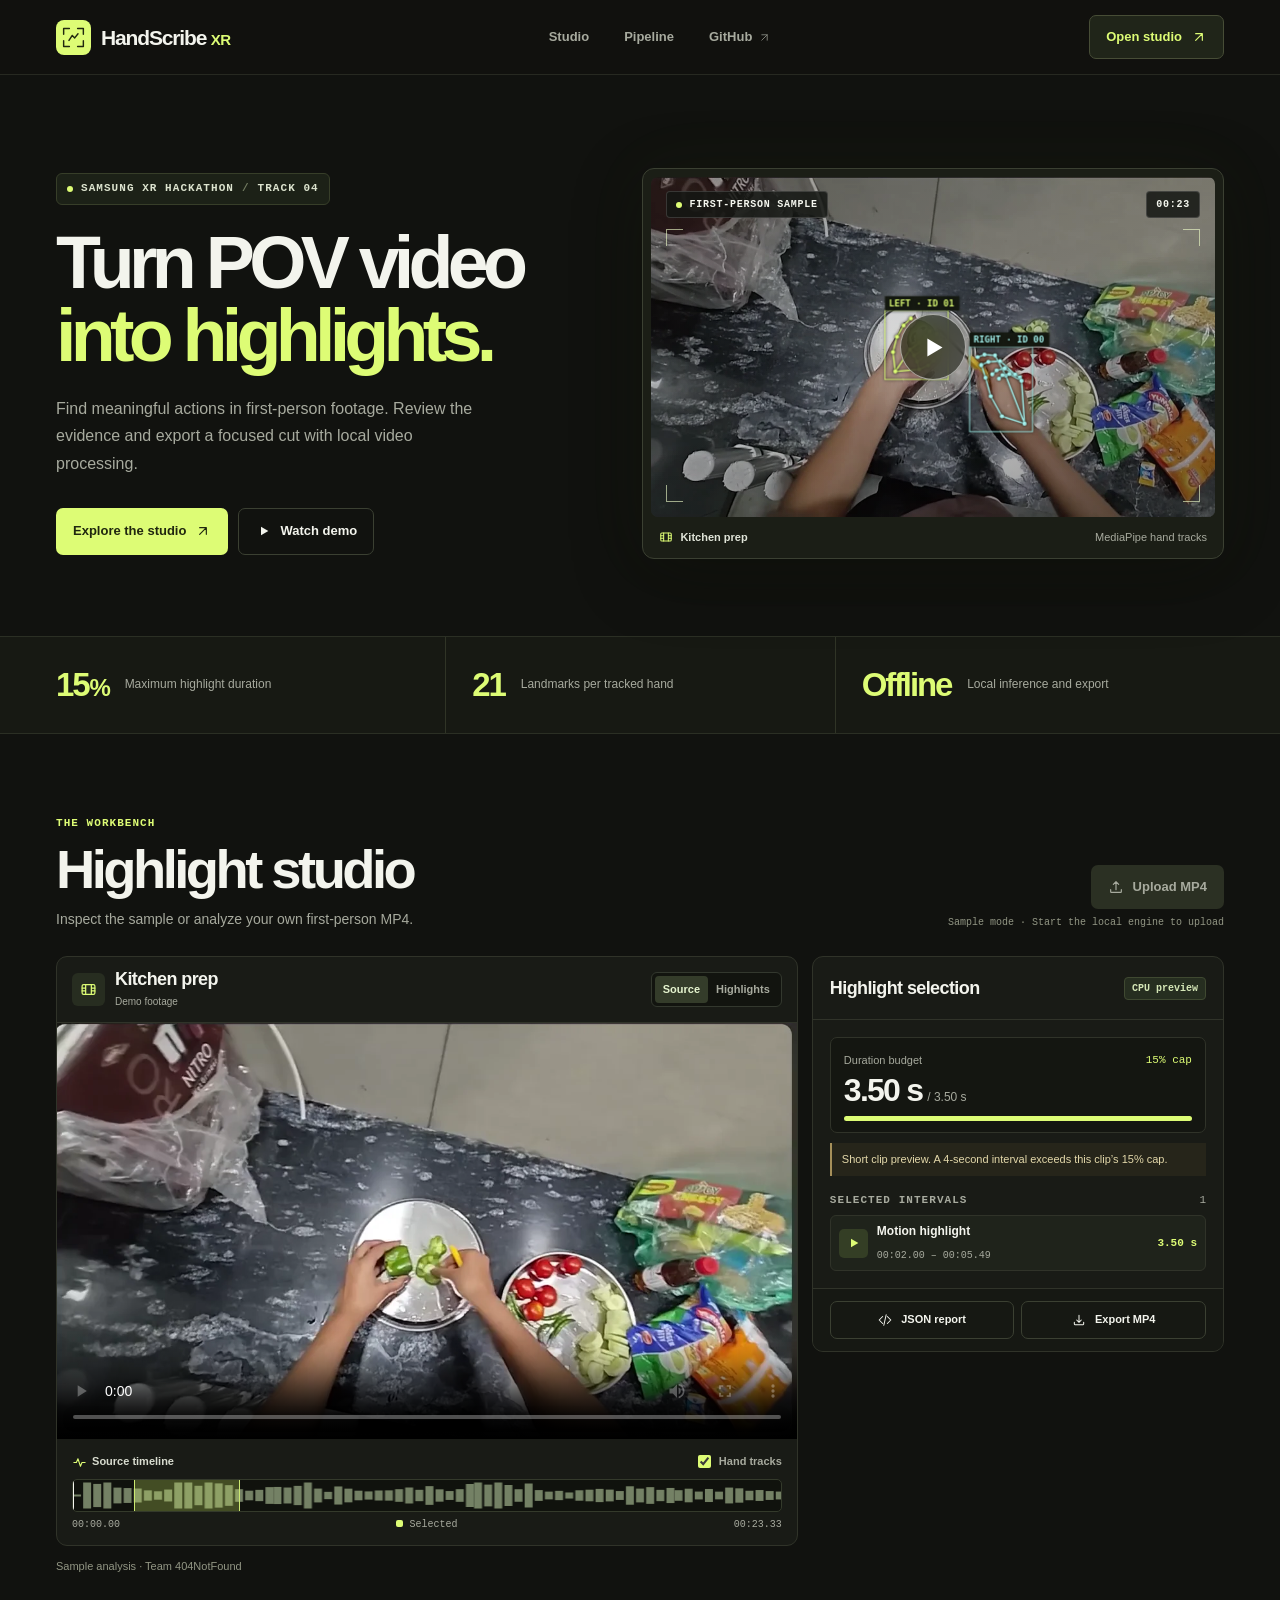
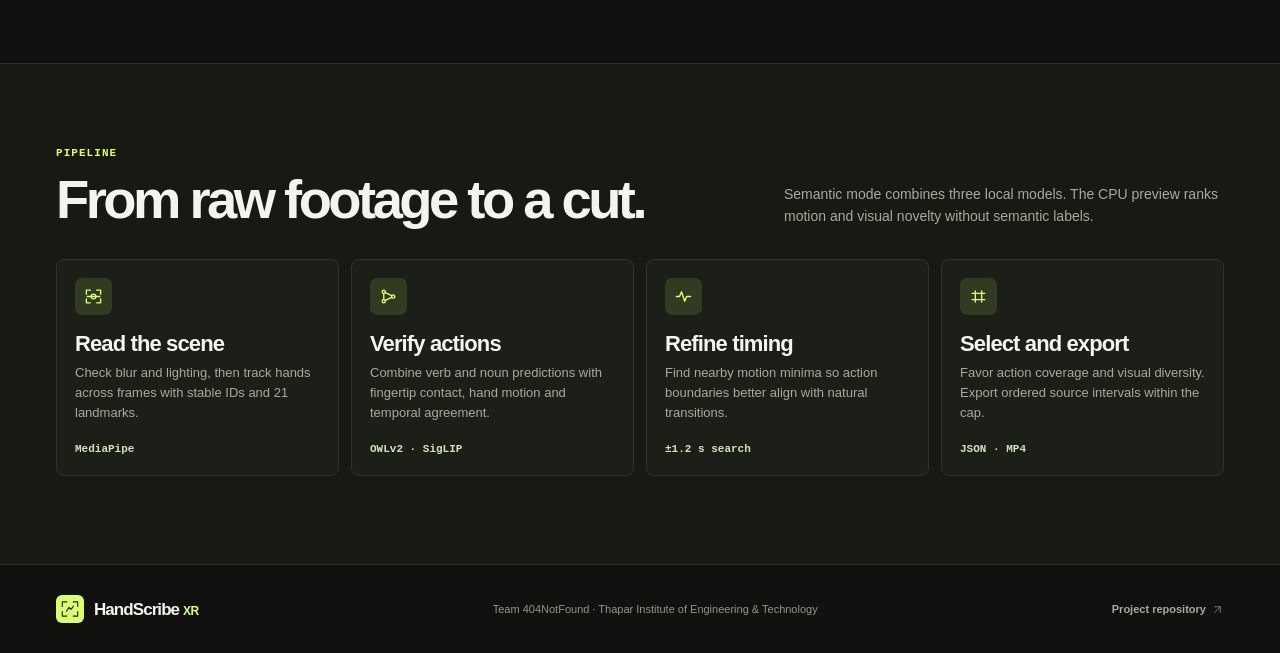
==== web/index.html @ 650726b8 "Build HandScribe XR Studio for Samsung Track 04" ====
<!doctype html>
<html lang="en">
<head>
  <meta charset="utf-8">
  <meta name="viewport" content="width=device-width, initial-scale=1">
  <meta name="theme-color" content="#11120f">
  <meta name="description" content="HandScribe XR is a local studio for finding and reviewing highlights from first-person video. Built by Team 404NotFound for Samsung XR Track 04.">
  <title>HandScribe XR · First-person video highlights</title>
  <link rel="icon" href="assets/mark.svg" type="image/svg+xml">
  <link rel="preload" href="fonts/space-grotesk.woff2" as="font" type="font/woff2" crossorigin>
  <link rel="stylesheet" href="styles.css">
  <script type="module" src="app.js"></script>
</head>
<body>
  <svg class="symbols" xmlns="http://www.w3.org/2000/svg" aria-hidden="true">
    <symbol id="i-mark" viewBox="0 0 28 28"><path d="M2 10V3h7m10 0h7v7m0 8v7h-7m-10 0H2v-7M8.5 17.5l4-6 3 3 4-5" stroke-linecap="round" stroke-linejoin="round"/></symbol>
    <symbol id="i-arrow" viewBox="0 0 24 24"><path d="M7 17 17 7M7 7h10v10"/></symbol>
    <symbol id="i-play" viewBox="0 0 24 24"><path d="M9 5.5 20 12 9 18.5z" fill="currentColor" stroke="none"/></symbol>
    <symbol id="i-upload" viewBox="0 0 24 24"><path d="M12 16V4m-4 4 4-4 4 4M4 16v3a1 1 0 0 0 1 1h14a1 1 0 0 0 1-1v-3"/></symbol>
    <symbol id="i-download" viewBox="0 0 24 24"><path d="M12 4v12m-4-4 4 4 4-4M4 16v3a1 1 0 0 0 1 1h14a1 1 0 0 0 1-1v-3"/></symbol>
    <symbol id="i-film" viewBox="0 0 24 24"><rect x="3" y="5" width="18" height="14" rx="2"/><path d="M8 5v14M16 5v14M3 10h5m8 0h5M3 14h5m8 0h5"/></symbol>
    <symbol id="i-code" viewBox="0 0 24 24"><path d="m8 6-6 6 6 6m8-12 6 6-6 6m-2-15-4 18"/></symbol>
    <symbol id="i-scan" viewBox="0 0 24 24"><path d="M3 9V4h5m8 0h5v5m0 6v5h-5m-8 0H3v-5m1-3h16"/><circle cx="12" cy="12" r="3"/></symbol>
    <symbol id="i-fusion" viewBox="0 0 24 24"><circle cx="6" cy="6" r="2"/><circle cx="6" cy="18" r="2"/><circle cx="18" cy="12" r="2"/><path d="m8 7 8 4m-8 6 8-4M6 8v8"/></symbol>
    <symbol id="i-signal" viewBox="0 0 24 24"><path d="M3 12h4l2.5-6 4 12 2.5-6H21"/></symbol>
    <symbol id="i-cut" viewBox="0 0 24 24"><path d="M4 8h16M4 16h16m-12 3V5m8 14V5"/></symbol>
    <symbol id="i-chevron" viewBox="0 0 24 24"><path d="m9 6 6 6-6 6"/></symbol>
  </svg>
  <a class="skip-link" href="#main">Skip to content</a>
  <header class="site-header">
    <div class="shell header-inner">
      <a class="brand" href="#" aria-label="HandScribe XR homepage">
        <span class="brand-icon"><svg class="icon"><use href="#i-mark"/></svg></span>
        <span>HandScribe <span class="brand-xr">XR</span></span>
      </a>
      <nav aria-label="Main navigation">
        <a href="#studio">Studio</a>
        <a href="#pipeline">Pipeline</a>
        <a href="https://github.com/khushichhabra7921/Samsung">GitHub <svg class="icon"><use href="#i-arrow"/></svg></a>
      </nav>
      <a class="button header-button" href="#studio">Open studio <svg class="icon"><use href="#i-arrow"/></svg></a>
    </div>
  </header>

  <main id="main">
    <section class="shell hero" aria-labelledby="hero-heading">
      <div class="hero-content">
        <div class="eyebrow hero-eyebrow"><span class="status-dot"></span> Samsung XR Hackathon <span class="separator">/</span> Track 04</div>
        <h1 id="hero-heading">Turn POV video<br><span>into highlights.</span></h1>
        <p>Find meaningful actions in first-person footage. Review the evidence and export a focused cut with local video processing.</p>
        <div class="hero-actions">
          <a class="button button-primary" href="#studio">Explore the studio <svg class="icon"><use href="#i-arrow"/></svg></a>
          <a class="button button-outline" href="#studio" data-sample-play><svg class="icon"><use href="#i-play"/></svg> Watch demo</a>
        </div>
      </div>

      <figure class="hero-preview">
        <a class="hero-media" href="#studio" data-sample-play aria-label="Play the first-person kitchen demo">
          <img id="hero-poster" src="assets/kitchen-poster.webp" width="1152" height="646" alt="First-person view of hands preparing a green pepper over a steel plate" fetchpriority="high">
          <canvas id="hero-tracks" data-time="5000" aria-hidden="true" hidden></canvas>
          <span class="hero-media-toolbar"><span class="media-pill"><span class="status-dot"></span> FIRST-PERSON SAMPLE</span><span class="media-pill" id="hero-duration">00:23</span></span>
          <span class="frame-guide guide-tl"></span><span class="frame-guide guide-tr"></span>
          <span class="frame-guide guide-bl"></span><span class="frame-guide guide-br"></span>
          <span class="hero-play" aria-hidden="true"><svg class="icon"><use href="#i-play"/></svg></span>
        </a>
        <figcaption class="hero-caption">
          <span><svg class="icon"><use href="#i-film"/></svg> Kitchen prep</span>
          <span>MediaPipe hand tracks</span>
        </figcaption>
      </figure>
    </section>

    <section class="spec-band" aria-label="Project capabilities">
      <dl class="shell specs">
        <div><dt>15<span>%</span></dt><dd>Maximum highlight duration</dd></div>
        <div><dt>21</dt><dd>Landmarks per tracked hand</dd></div>
        <div><dt>Offline</dt><dd>Local inference and export</dd></div>
      </dl>
    </section>

    <section class="shell studio section" id="studio" aria-labelledby="studio-heading">
      <div class="section-intro">
        <div>
          <p class="eyebrow section-label">The workbench</p>
          <h2 id="studio-heading">Highlight studio</h2>
          <p>Inspect the sample or analyze your own first-person MP4.</p>
        </div>
        <div class="upload-controls">
          <input type="file" id="file-input" accept="video/mp4,.mp4" hidden>
          <button class="button button-primary" type="button" id="upload-button" disabled>
            <svg class="icon"><use href="#i-upload"/></svg> Upload MP4
          </button>
          <span class="connection" id="connection" role="status">Connecting to local engine…</span>
        </div>
      </div>

      <div class="job-progress" id="job-progress" role="status" hidden>
        <div class="progress-meta"><strong id="job-stage"></strong><span id="job-percent"></span></div>
        <progress id="job-meter" max="1" value="0" aria-label="Analysis progress"></progress>
      </div>
      <div id="notice" class="notice" role="status" hidden></div>

      <div class="workbench">
        <section class="panel player-panel" aria-label="Video review">
          <div class="panel-head player-head">
            <div class="source-identity">
              <span class="panel-icon"><svg class="icon"><use href="#i-film"/></svg></span>
              <div><h3 id="source-name">Kitchen prep</h3><span id="source-type">Demo footage</span></div>
            </div>
            <div class="view-switch" role="group" aria-label="Playback mode">
              <button type="button" id="source-view" aria-pressed="true">Source</button>
              <button type="button" id="highlight-view" aria-pressed="false" disabled>Highlights</button>
            </div>
          </div>
          <div class="player">
            <video id="video" controls playsinline preload="metadata" poster="assets/kitchen-start.webp" src="assets/kitchen-demo.mp4" aria-label="First-person source video"></video>
            <canvas id="hand-overlay" aria-hidden="true" hidden></canvas>
          </div>
          <div class="timeline-panel">
            <div class="timeline-labels">
              <span><svg class="icon"><use href="#i-signal"/></svg> Source timeline</span>
              <label id="hand-control" class="hand-control" hidden><input type="checkbox" id="hands-toggle"> Hand tracks</label>
            </div>
            <div class="timeline" id="timeline">
              <canvas id="motion" aria-hidden="true"></canvas>
              <div id="intervals" aria-hidden="true"></div>
              <div id="cursor" class="timeline-cursor" aria-hidden="true"></div>
              <input type="range" min="0" max="23333" value="0" step="1" id="seek" aria-label="Seek in the source video">
            </div>
            <div class="time-scale"><span id="source-time">00:00.00</span><span><span class="legend-sw"></span> Selected</span><span id="source-end">00:23.33</span></div>
          </div>
        </section>

        <aside class="panel selection-panel" aria-labelledby="selection-heading">
          <div class="panel-head selection-head">
            <h3 id="selection-heading">Highlight selection</h3>
            <span class="chip" id="mode-chip">Preview</span>
          </div>
          <div class="selection-body">
            <div class="budget">
              <div class="budget-label">Duration budget <span>15% cap</span></div>
              <div class="budget-value"><strong id="selected-duration">—</strong><span id="max-duration">—</span></div>
              <progress id="budget-meter" value="0" max="1" aria-label="Used highlight budget"></progress>
            </div>
            <p id="short-note" class="short-note" hidden></p>
            <div class="clip-heading">
              <p class="eyebrow">Selected intervals</p><span id="interval-count"></span>
            </div>
            <ul id="highlight-list" class="highlight-list"><li class="empty-list">Loading sample analysis…</li></ul>
            <details id="action-panel" class="action-panel" hidden>
              <summary>Action evidence <span id="action-count"></span></summary>
              <p class="video-label" id="video-label" hidden></p>
              <ul id="action-list" class="action-list"></ul>
            </details>
          </div>
          <div class="panel-exports">
            <a class="button button-outline" id="json-download" download aria-disabled="true"><svg class="icon"><use href="#i-code"/></svg> JSON report</a>
            <a class="button button-outline" id="video-download" download aria-disabled="true"><svg class="icon"><use href="#i-download"/></svg> Export MP4</a>
          </div>
        </aside>
      </div>
      <div class="workbench-footer">
        <span id="result-provenance">Sample analysis</span>
        <button class="text-button" id="remove-video" type="button" hidden>Remove uploaded video</button>
      </div>
    </section>

    <section class="pipeline-band" id="pipeline" aria-labelledby="pipeline-heading">
      <div class="shell section pipeline">
        <div class="section-intro">
          <div>
            <p class="eyebrow section-label">Pipeline</p>
            <h2 id="pipeline-heading">From raw footage to a cut.</h2>
          </div>
          <p>Semantic mode combines three local models. The CPU preview ranks motion and visual novelty without semantic labels.</p>
        </div>
        <div class="pipeline-grid">
          <article class="pipeline-card">
            <span class="pipeline-icon"><svg class="icon"><use href="#i-scan"/></svg></span>
            <h3>Read the scene</h3>
            <p>Check blur and lighting, then track hands across frames with stable IDs and 21 landmarks.</p>
            <span class="tech">MediaPipe</span>
          </article>
          <article class="pipeline-card">
            <span class="pipeline-icon"><svg class="icon"><use href="#i-fusion"/></svg></span>
            <h3>Verify actions</h3>
            <p>Combine verb and noun predictions with fingertip contact, hand motion and temporal agreement.</p>
            <span class="tech">OWLv2 · SigLIP</span>
          </article>
          <article class="pipeline-card">
            <span class="pipeline-icon"><svg class="icon"><use href="#i-signal"/></svg></span>
            <h3>Refine timing</h3>
            <p>Find nearby motion minima so action boundaries better align with natural transitions.</p>
            <span class="tech">±1.2 s search</span>
          </article>
          <article class="pipeline-card">
            <span class="pipeline-icon"><svg class="icon"><use href="#i-cut"/></svg></span>
            <h3>Select and export</h3>
            <p>Favor action coverage and visual diversity. Export ordered source intervals within the cap.</p>
            <span class="tech">JSON · MP4</span>
          </article>
        </div>
      </div>
    </section>
  </main>

  <footer class="site-footer">
    <div class="shell footer-inner">
      <a class="brand" href="#" aria-label="HandScribe XR homepage">
        <span class="brand-icon"><svg class="icon"><use href="#i-mark"/></svg></span>
        <span>HandScribe <span class="brand-xr">XR</span></span>
      </a>
      <p>Team 404NotFound · Thapar Institute of Engineering &amp; Technology</p>
      <a class="footer-link" href="https://github.com/khushichhabra7921/Samsung">Project repository <svg class="icon"><use href="#i-arrow"/></svg></a>
    </div>
  </footer>
</body>
</html>
---- web/styles.css ----
@font-face {
  font-family: "Space Grotesk";
  src: url("fonts/space-grotesk.woff2") format("woff2");
  font-weight: 300 700;
  font-display: swap;
}
@font-face {
  font-family: Inter;
  src: url("fonts/inter.woff2") format("woff2");
  font-weight: 100 900;
  font-display: swap;
}

:root {
  color-scheme: dark;
  --bg: #11120f;
  --surface: #191b16;
  --raised: #20231b;
  --line: #303329;
  --line-light: #3b4032;
  --text: #f3f4ed;
  --muted: #a7aa9e;
  --dim: #929684;
  --accent: #ddfc75;
  --accent-hover: #e9ffa6;
  --accent-text: #20270f;
  --title: "Space Grotesk", Arial, sans-serif;
  --body: Inter, Arial, sans-serif;
  --mono: ui-monospace, "SFMono-Regular", Consolas, monospace;
}

* { box-sizing: border-box; }
[hidden] { display: none !important; }
html { scroll-behavior: smooth; scroll-padding-top: 92px; }
body {
  margin: 0;
  min-width: 320px;
  color: var(--text);
  background: var(--bg);
  font: 400 15px/1.55 var(--body);
  -webkit-font-smoothing: antialiased;
}
button, input { font: inherit; }
button { cursor: pointer; }
button:disabled { cursor: default; }
a { color: inherit; text-decoration: none; }
a, button { -webkit-tap-highlight-color: transparent; }
button:focus-visible, a:focus-visible, input:focus-visible, summary:focus-visible {
  outline: 2px solid var(--accent);
  outline-offset: 4px;
}
h1, h2, h3, p, figure, dl, dd { margin: 0; }
ul { margin: 0; padding: 0; list-style: none; }
progress { appearance: none; border: 0; overflow: hidden; border-radius: 4px; width: 100%; height: 5px; }
progress::-webkit-progress-bar { background: #303526; }
progress::-webkit-progress-value { background: var(--accent); }
progress::-moz-progress-bar { background: var(--accent); }
.symbols { position: absolute; width: 0; height: 0; overflow: hidden; }
.icon {
  display: inline-block;
  width: 19px;
  height: 19px;
  flex: none;
  vertical-align: middle;
  fill: none;
  stroke: currentColor;
  stroke-linecap: round;
  stroke-linejoin: round;
  stroke-width: 1.75;
}
.shell { width: min(1240px, calc(100% - 112px)); margin-inline: auto; }
.skip-link {
  position: fixed;
  z-index: 30;
  left: 18px;
  top: 18px;
  transform: translateY(-160%);
  border-radius: 6px;
  padding: 10px 16px;
  color: var(--accent-text);
  background: var(--accent);
}
.skip-link:focus { transform: translateY(0); }

.site-header {
  position: sticky;
  top: 0;
  z-index: 10;
  border-bottom: 1px solid #272921;
  background: #11120ff0;
  backdrop-filter: blur(16px);
}
.header-inner { display: flex; align-items: center; justify-content: space-between; gap: 28px; min-height: 74px; }
.brand { display: inline-flex; align-items: center; gap: 10px; font: 700 21px/1 var(--title); letter-spacing: -.055em; }
.brand-icon {
  width: 35px;
  height: 35px;
  border-radius: 8px;
  display: grid;
  place-items: center;
  color: var(--accent-text);
  background: var(--accent);
}
.brand-icon .icon { width: 23px; height: 23px; }
.brand-xr { color: var(--accent); font-size: 15px; letter-spacing: -.04em; }
nav { display: flex; align-items: center; gap: 35px; }
nav a, .footer-link { color: var(--muted); font-size: 13px; font-weight: 550; transition: color .16s; white-space: nowrap; }
nav a:hover, .footer-link:hover { color: var(--accent); }
nav .icon, .footer-link .icon { width: 13px; height: 13px; margin-left: 2px; opacity: .75; }
.button {
  min-height: 44px;
  border: 1px solid transparent;
  border-radius: 7px;
  display: inline-flex;
  align-items: center;
  justify-content: center;
  gap: 9px;
  padding: 10px 16px;
  font-size: 13px;
  font-weight: 650;
  line-height: 1.25;
  white-space: nowrap;
  transition: border-color .18s, background .18s, color .18s;
}
.button .icon { width: 16px; height: 16px; }
.header-button { border-color: #474d36; color: var(--accent); background: #202519; }
.header-button:hover { border-color: var(--accent); background: #2a311d; }
.button-primary { color: var(--accent-text); background: var(--accent); }
.button-primary:hover:not(:disabled) { background: var(--accent-hover); }
.button-primary:disabled { color: var(--muted); background: #2b3023; }
.button-outline { border-color: var(--line-light); color: var(--text); background: transparent; }
.button-outline:hover:not([aria-disabled="true"]) { border-color: #70785d; background: #24281f; }
.button[aria-disabled="true"] { opacity: .5; cursor: default; }

.hero {
  display: grid;
  grid-template-columns: minmax(0, .95fr) minmax(0, 1.05fr);
  gap: clamp(28px, 4.7vw, 80px);
  align-items: center;
  padding-block: clamp(64px, 7.3vw, 113px) clamp(61px, 6vw, 93px);
}
.eyebrow {
  font: 600 11px/1.45 var(--mono);
  text-transform: uppercase;
  letter-spacing: .095em;
}
.hero-eyebrow {
  display: inline-flex;
  align-items: center;
  gap: 8px;
  padding: 7px 10px;
  border: 1px solid #373e29;
  border-radius: 6px;
  color: #dde4cf;
  background: #1c2117;
}
.separator { color: #737c61; }
.status-dot { width: 6px; height: 6px; border-radius: 50%; background: var(--accent); flex: none; }
.hero h1 {
  margin-block: 22px 22px;
  font: 700 clamp(47px, 5.75vw, 84px)/.99 var(--title);
  letter-spacing: -.078em;
}
.hero h1 span { color: var(--accent); }
.hero p { max-width: 420px; font-size: 16px; line-height: 1.73; color: var(--muted); }
.hero-actions { display: flex; flex-wrap: wrap; gap: 10px; margin-top: 30px; }
.hero-actions .button { min-height: 47px; padding-inline: 16px; }
.hero-preview {
  position: relative;
  border: 1px solid var(--line-light);
  background: #1b1e16;
  border-radius: 12px;
  min-width: 0;
  padding: 8px 8px 0;
  box-shadow: 0 16px 70px #0005, 0 0 72px #b5e65b0b;
}
.hero-media {
  display: grid;
  position: relative;
  isolation: isolate;
  place-items: center;
  overflow: hidden;
  aspect-ratio: 1.66;
  border-radius: 7px;
  background: #23251e;
}
.hero-media img {
  position: absolute;
  inset: 0;
  width: 100%;
  height: 100%;
  object-fit: cover;
  object-position: center;
  filter: brightness(.85) saturate(.88);
  transition: filter .25s;
}
.hero-media::after {
  content: "";
  position: absolute;
  inset: 0;
  background: linear-gradient(160deg, #11170f25 0%, transparent 50%, #080a0866);
}
.hero-media:hover img { filter: brightness(.99) saturate(1); }
#hero-tracks { position: absolute; inset: 0; width: 100%; height: 100%; z-index: 1; pointer-events: none; }
.hero-media-toolbar {
  position: absolute;
  z-index: 2;
  inset: 14px 15px auto;
  display: flex;
  justify-content: space-between;
  align-items: center;
  gap: 10px;
}
.media-pill {
  display: inline-flex;
  align-items: center;
  gap: 7px;
  padding: 6px 9px;
  border-radius: 4px;
  border: 1px solid #ffffff25;
  color: #f5f7ef;
  background: #151713d9;
  font: 650 10px/1.3 var(--mono);
  letter-spacing: .075em;
}
.hero-play {
  z-index: 2;
  position: relative;
  display: grid;
  place-items: center;
  width: 66px;
  height: 66px;
  border: 1px solid #ffffff85;
  border-radius: 50%;
  color: #fff;
  background: #10130c89;
  backdrop-filter: blur(12px);
  transition: color .18s, background .18s, border .18s;
}
.hero-media:hover .hero-play { background: var(--accent); color: var(--accent-text); border-color: var(--accent); }
.hero-play .icon { width: 33px; height: 33px; margin-right: 4px; }
.frame-guide { position: absolute; z-index: 2; width: 17px; height: 17px; border-color: #f0ffca9c; border-style: solid; }
.guide-tl { left: 15px; top: 52px; border-width: 1px 0 0 1px; }
.guide-tr { right: 15px; top: 52px; border-width: 1px 1px 0 0; }
.guide-bl { left: 15px; bottom: 15px; border-width: 0 0 1px 1px; }
.guide-br { right: 15px; bottom: 15px; border-width: 0 1px 1px 0; }
.hero-caption {
  display: flex;
  align-items: center;
  justify-content: space-between;
  min-height: 41px;
  gap: 10px;
  padding-inline: 8px;
  color: var(--muted);
  font-size: 11px;
}
.hero-caption span:first-child { display: flex; align-items: center; gap: 7px; color: #e0e4d8; font-weight: 600; }
.hero-caption .icon { width: 14px; height: 14px; color: var(--accent); }

.spec-band { background: #171913; border-block: 1px solid #2b2f24; }
.specs { display: grid; grid-template-columns: repeat(3, 1fr); }
.specs > div { display: flex; align-items: center; gap: 16px; min-height: 96px; padding: 16px 26px; }
.specs > div:first-child { padding-left: 0; }
.specs > div + div { border-left: 1px solid #303426; }
.specs dt { color: var(--accent); font: 600 33px/1 var(--title); letter-spacing: -.065em; }
.specs dt span { font-size: 24px; margin-left: 1px; }
.specs dd { color: var(--muted); font-size: 12px; line-height: 1.4; }

.section { padding-block: 82px 88px; }
.section-intro { display: flex; align-items: end; justify-content: space-between; gap: 20px 38px; margin-bottom: 26px; }
.section-label { margin-bottom: 10px; color: var(--accent); }
.section-intro h2 { font: 650 clamp(36px, 4.25vw, 57px)/1.03 var(--title); letter-spacing: -.065em; }
.section-intro p:not(.eyebrow) { margin-top: 11px; color: var(--muted); max-width: 440px; font-size: 14px; }
.upload-controls { display: grid; justify-items: end; gap: 7px; }
.connection { font: 500 10px/1.4 var(--mono); color: var(--dim); }
.connection.ready { color: #bfcdac; }
.workbench { display: grid; grid-template-columns: minmax(0, 1.8fr) minmax(286px, 1fr); gap: 14px; align-items: start; }
.panel { min-width: 0; background: var(--surface); border: 1px solid var(--line); border-radius: 11px; overflow: hidden; }
.panel-head { display: flex; justify-content: space-between; align-items: center; gap: 10px; min-height: 63px; padding: 12px 15px; border-bottom: 1px solid var(--line); }
.panel-head h3 { font: 650 18px/1.2 var(--title); letter-spacing: -.033em; }
.source-identity { display: flex; align-items: center; gap: 10px; min-width: 0; }
.source-identity div { overflow: hidden; }
.source-identity h3 { overflow: hidden; text-overflow: ellipsis; white-space: nowrap; }
.source-identity div > span { display: block; margin-top: 3px; color: var(--muted); font-size: 10px; }
.panel-icon { display: grid; place-items: center; width: 33px; height: 33px; border-radius: 6px; flex: none; background: #272d20; color: var(--accent); }
.panel-icon .icon { width: 17px; height: 17px; }
.view-switch { display: inline-flex; padding: 3px; border-radius: 6px; border: 1px solid #33382e; background: #12140f; flex: none; }
.view-switch button { border: 0; background: transparent; color: var(--muted); padding: 5px 8px; border-radius: 4px; font-size: 11px; font-weight: 600; }
.view-switch button[aria-pressed="true"] { background: #343c2a; color: #e5f4cf; }
.view-switch button:disabled { opacity: .5; }
.player { background: #090a08; position: relative; aspect-ratio: 16 / 9; }
.player video { width: 100%; height: 100%; display: block; object-fit: contain; }
.player canvas { position: absolute; inset: 0; width: 100%; height: 100%; pointer-events: none; }

.timeline-panel { padding: 13px 15px; }
.timeline-labels, .time-scale { display: flex; justify-content: space-between; align-items: center; gap: 8px; }
.timeline-labels { margin-bottom: 7px; min-height: 20px; color: #d8dccf; font-size: 11px; font-weight: 600; }
.timeline-labels .icon { width: 15px; height: 15px; margin-right: 2px; color: var(--accent); }
.hand-control { display: flex; align-items: center; gap: 5px; color: var(--muted); }
.hand-control input { accent-color: var(--accent); }
.timeline { position: relative; overflow: hidden; height: 33px; border-radius: 5px; background: #10120d; border: 1px solid #343a2b; }
.timeline:focus-within { outline: 2px solid var(--accent); outline-offset: 2px; }
.timeline canvas, #intervals, #seek { position: absolute; inset: 0; width: 100%; height: 100%; }
.timeline-range { position: absolute; top: 0; bottom: 0; background: #d9fc6940; border-inline: 1px solid #cbe971; }
#seek { z-index: 3; opacity: 0; margin: 0; cursor: ew-resize; }
.timeline-cursor { position: absolute; top: 0; bottom: 0; z-index: 2; width: 2px; background: #f5f6f0; pointer-events: none; }
.time-scale { padding-top: 6px; color: var(--muted); font: 500 10px/1.4 var(--mono); }
.legend-sw { display: inline-block; width: 7px; height: 7px; border-radius: 2px; background: var(--accent); }

.selection-head { padding-inline: 17px; }
.chip {
  padding: 5px 7px;
  border: 1px solid #3f4931;
  border-radius: 4px;
  font: 600 10px/1.1 var(--mono);
  color: #d5e7b7;
  background: #262e20;
  white-space: nowrap;
}
.selection-body { padding: 17px; }
.budget { padding: 14px 13px 11px; border: 1px solid var(--line); border-radius: 7px; background: #141611; }
.budget-label { display: flex; justify-content: space-between; align-items: center; gap: 5px; font-size: 11px; color: var(--muted); }
.budget-label span { font-family: var(--mono); color: var(--accent); }
.budget-value { display: flex; align-items: baseline; gap: 5px; margin: 1px 0 4px; color: var(--muted); font-size: 12px; }
.budget-value strong { color: var(--text); font: 650 32px/1.3 var(--title); letter-spacing: -.055em; }
.budget progress { display: block; }
.short-note { margin-top: 10px; padding: 8px 10px; color: #e3d8aa; border-left: 2px solid #a6905a; background: #9f8b4018; font-size: 11px; line-height: 1.5; }
.clip-heading { display: flex; justify-content: space-between; gap: 10px; margin: 17px 0 7px; color: var(--muted); font: 500 11px/1.45 var(--mono); }
.highlight-list { display: grid; gap: 6px; max-height: 232px; overflow: auto; }
.empty-list { padding-block: 8px; color: var(--muted); font-size: 12px; }
.highlight-item {
  width: 100%;
  display: flex;
  align-items: center;
  text-align: left;
  gap: 9px;
  min-height: 49px;
  border: 1px solid var(--line);
  border-radius: 6px;
  background: #1f231b;
  padding: 6px 8px;
  color: var(--text);
}
.highlight-item:hover, .highlight-item[aria-current="true"] { border-color: #5c6a3b; background: #282e20; }
.clip-play { color: var(--accent); border-radius: 5px; display: grid; place-items: center; width: 29px; height: 29px; flex: none; background: #343e25; }
.clip-play .icon { width: 16px; height: 16px; }
.clip-text { flex: 1; min-width: 0; }
.clip-text strong { display: block; font-size: 12px; font-weight: 650; overflow: hidden; text-overflow: ellipsis; white-space: nowrap; }
.clip-text small { color: var(--muted); font: 500 10px/1.4 var(--mono); }
.clip-length { font: 600 11px/1.4 var(--mono); color: var(--accent); }
.action-panel { margin-top: 16px; padding-top: 10px; border-top: 1px solid var(--line); font-size: 12px; }
.action-panel summary { cursor: pointer; color: var(--muted); }
.video-label { margin-top: 7px; color: var(--accent); }
.action-list { margin-top: 6px; max-height: 190px; overflow: auto; }
.action-list li { padding: 7px 0; border-top: 1px solid var(--line); color: var(--muted); }
.action-list strong { display: block; color: var(--text); }
.panel-exports { display: flex; gap: 7px; padding: 12px 17px; border-top: 1px solid var(--line); background: #161813; }
.panel-exports .button { flex: 1; min-height: 38px; font-size: 11px; padding-inline: 8px; }
.panel-exports .icon { width: 14px; height: 14px; }
.workbench-footer { display: flex; align-items: center; justify-content: space-between; gap: 10px; margin-top: 12px; color: var(--dim); font-size: 11px; }
.text-button { border: 0; padding: 5px 0; background: transparent; color: var(--muted); text-decoration: underline; text-underline-offset: 3px; }
.text-button:hover { color: var(--accent); }
.notice, .job-progress { padding: 10px 14px; margin-bottom: 10px; border: 1px solid #3d482d; border-radius: 6px; background: #23291c; color: #dce6ce; font-size: 12px; }
.notice[data-error="true"] { background: #2c1f18; border-color: #644831; color: #f0d6bd; }
.progress-meta { display: flex; justify-content: space-between; gap: 12px; margin-bottom: 6px; }

.pipeline-band { background: #171913; border-block: 1px solid #2b2f24; }
.pipeline .section-intro { margin-bottom: 31px; }
.pipeline-grid { display: grid; grid-template-columns: repeat(4, 1fr); gap: 12px; }
.pipeline-card { display: flex; flex-direction: column; align-items: start; padding: 18px; background: #1c1f17; border: 1px solid var(--line); border-radius: 8px; }
.pipeline-icon { display: grid; place-items: center; width: 37px; height: 37px; margin-bottom: 16px; border-radius: 7px; background: #303b22; color: var(--accent); }
.pipeline-card h3 { margin-bottom: 6px; font: 650 22px/1.2 var(--title); letter-spacing: -.04em; }
.pipeline-card p { margin-bottom: 19px; color: var(--muted); font-size: 13px; }
.tech { margin-top: auto; color: #d3e4bc; font: 600 11px/1.35 var(--mono); }

.footer-inner { display: flex; flex-wrap: wrap; justify-content: space-between; align-items: center; gap: 12px 20px; min-height: 88px; padding-block: 17px; }
.footer-inner p { color: var(--dim); font-size: 11px; }
.footer-inner .brand { font-size: 17px; }
.footer-inner .brand-icon { width: 28px; height: 28px; border-radius: 6px; }
.footer-inner .brand-icon .icon { width: 18px; height: 18px; }
.footer-inner .brand-xr { font-size: 12px; }
.footer-link { font-size: 11px; }

@media (max-width: 1050px) {
  .shell { width: calc(100% - 64px); }
  .hero { gap: 26px; }
  .hero h1 { font-size: clamp(43px, 6.3vw, 70px); }
  .specs > div { padding-inline: 20px; gap: 12px; }
  .pipeline-card { padding: 15px; }
}
@media (max-width: 800px) {
  .shell { width: calc(100% - 44px); }
  .hero, .workbench { grid-template-columns: minmax(0, 1fr); }
  .hero { gap: 29px; padding-block: 49px; }
  .hero h1 { font-size: clamp(49px, 10vw, 78px); }
  .hero-preview { max-width: 660px; }
  .hero p { max-width: 460px; }
  nav { gap: 18px; }
  .specs > div { display: grid; align-content: center; gap: 7px; }
  .section { padding-block: 60px 65px; }
  .pipeline-grid { grid-template-columns: repeat(2, 1fr); }
}
@media (max-width: 520px) {
  .shell { width: calc(100% - 32px); }
  .header-inner { min-height: 59px; gap: 6px; }
  .brand { font-size: 19px; gap: 8px; }
  .brand-icon { width: 29px; height: 29px; border-radius: 6px; }
  .brand-icon .icon { width: 19px; height: 19px; }
  .brand-xr { font-size: 13px; }
  .header-inner nav { display: none; }
  .header-button { min-height: 36px; padding: 7px 9px; font-size: 11px; }
  .hero { padding-block: 40px 36px; }
  .hero h1 { font-size: clamp(40px, 11.3vw, 61px); margin-block: 17px 14px; }
  .hero p { font-size: 14px; }
  .hero-actions { margin-top: 21px; }
  .hero-actions .button { min-height: 42px; padding-inline: 12px; font-size: 12px; }
  .hero-preview { padding: 5px 5px 0; }
  .hero-caption { min-height: 34px; }
  .hero-play { width: 52px; height: 52px; }
  .hero-play .icon { width: 26px; height: 26px; }
  .hero-media-toolbar { inset: 10px 11px auto; }
  .media-pill { font-size: 8px; padding: 4px 6px; }
  .guide-tr, .guide-tl { top: 39px; }
  .specs > div { min-height: 83px; padding: 10px; }
  .specs dt { font-size: 25px; }
  .specs dt span { font-size: 17px; }
  .specs dd { font-size: 10px; }
  .section { padding-block: 49px 53px; }
  .section-intro { flex-direction: column; align-items: start; gap: 14px; margin-bottom: 16px; }
  .upload-controls { justify-items: start; }
  .panel-head { padding-inline: 10px; }
  .panel-head h3 { font-size: 16px; }
  .pipeline-card h3 { font-size: 18px; }
  .pipeline-card p { font-size: 12px; }
  .footer-inner p { order: 3; flex-basis: 100%; }
}
@media (prefers-reduced-motion: reduce) {
  *, *::before, *::after { scroll-behavior: auto !important; transition-duration: .001ms !important; }
}
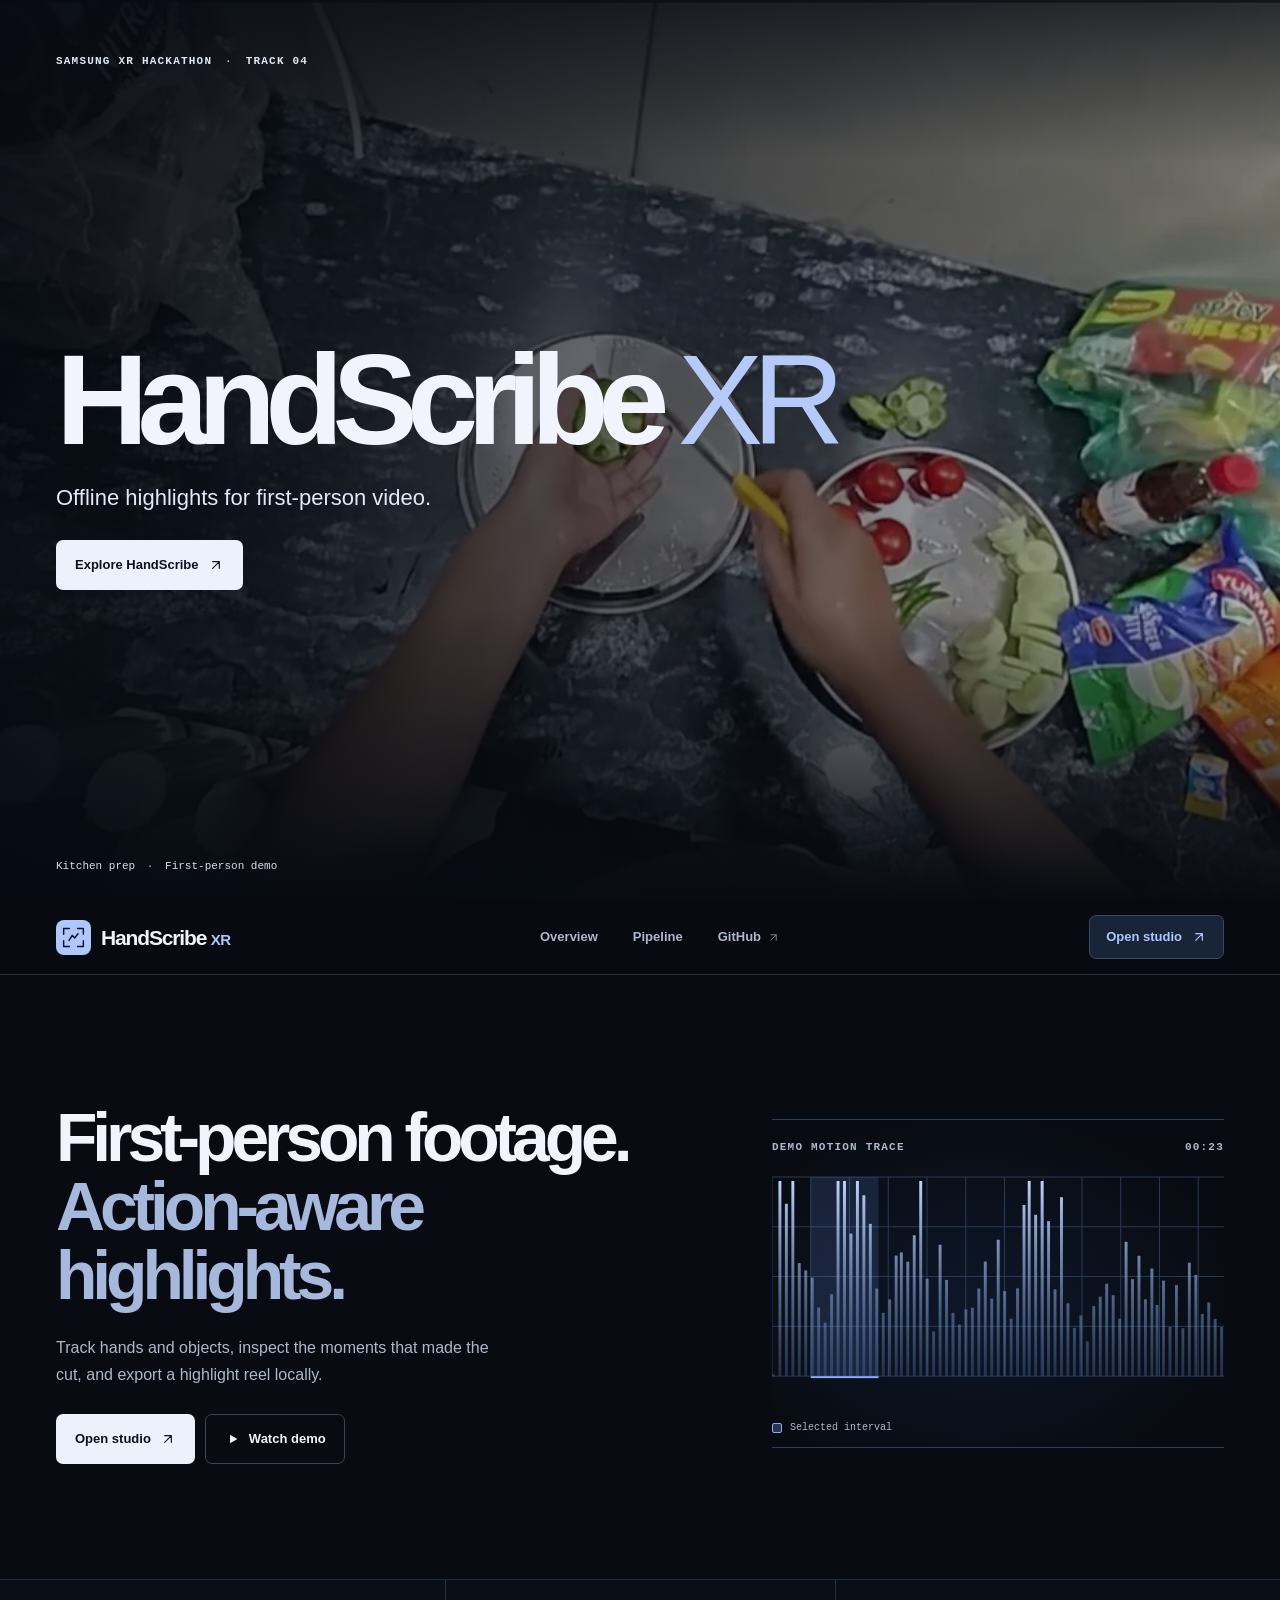
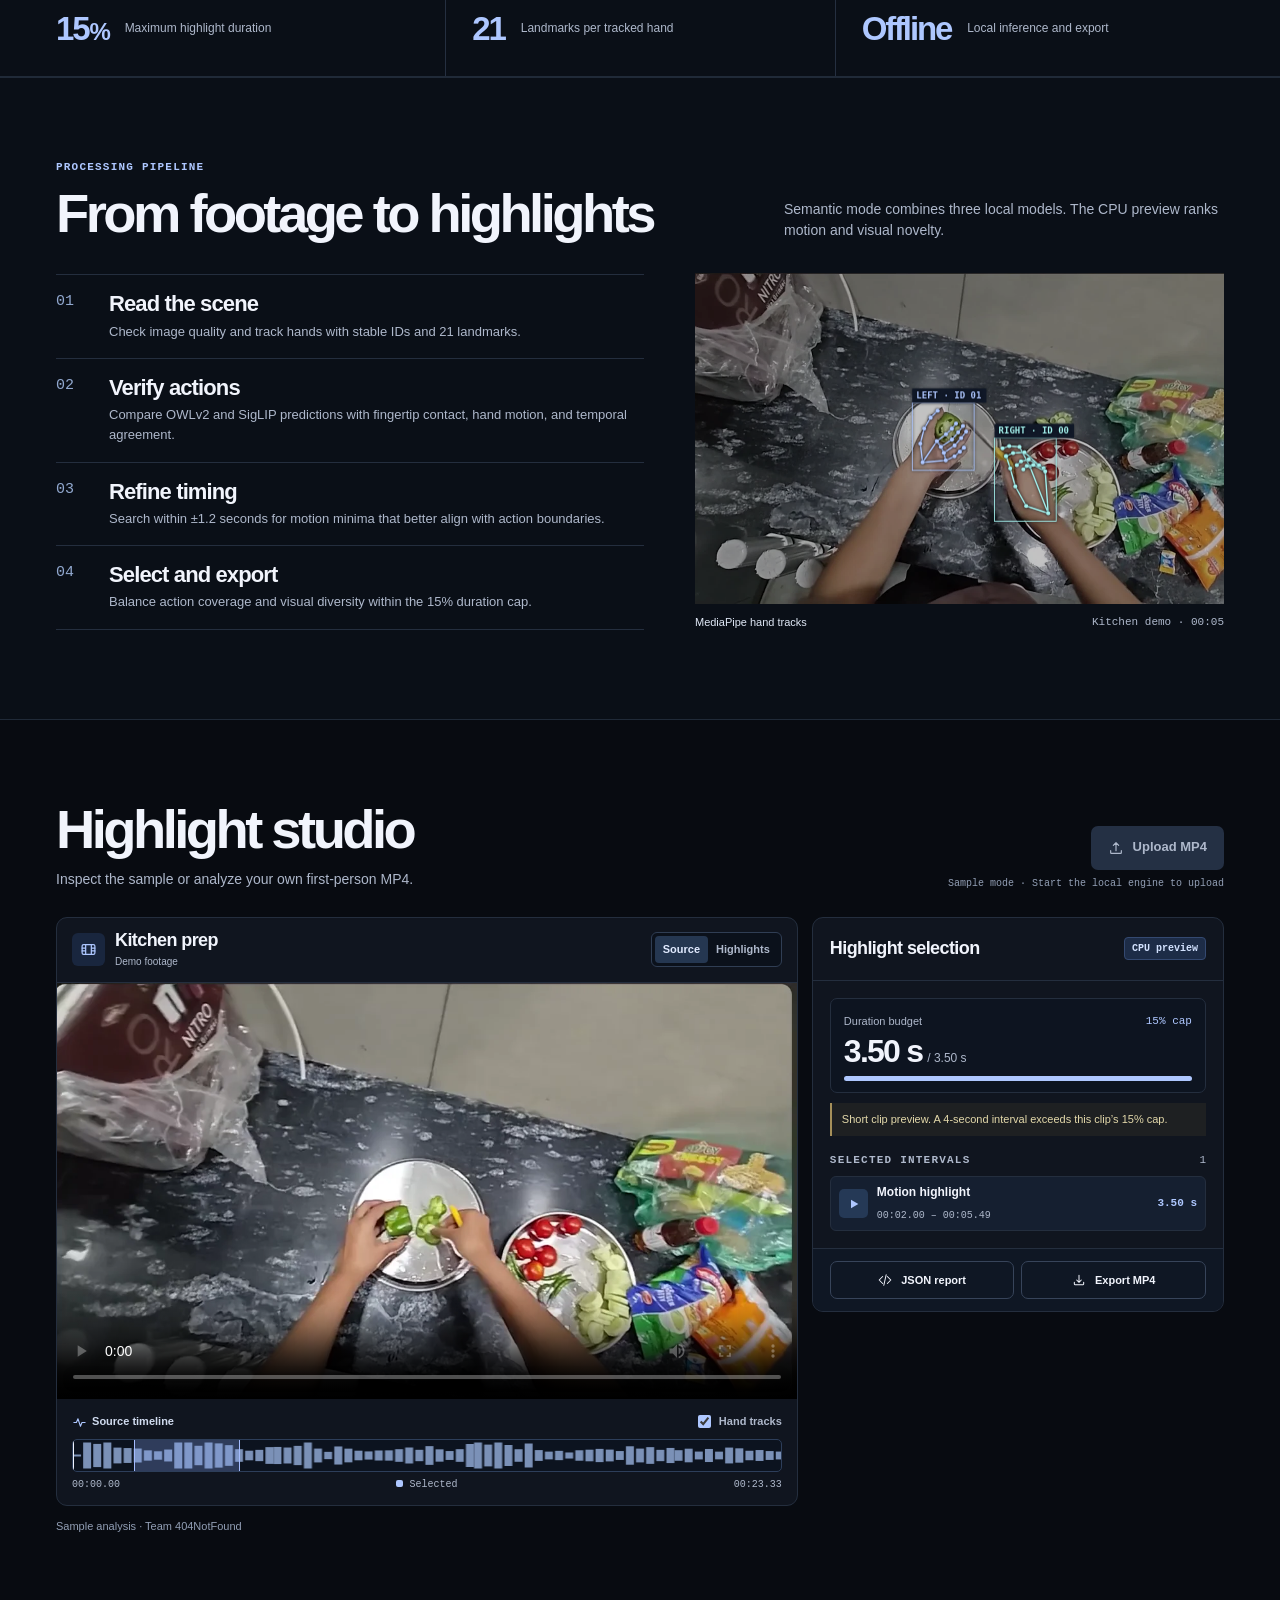
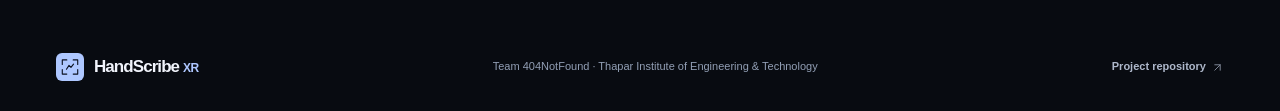
==== commit fab2644c: "Redesign HandScribe XR with a cinematic video entrance" ====
--- a/web/index.html
+++ b/web/index.html
@@ -3,7 +3,7 @@
 <head>
   <meta charset="utf-8">
   <meta name="viewport" content="width=device-width, initial-scale=1">
-  <meta name="theme-color" content="#11120f">
+  <meta name="theme-color" content="#080b11">
   <meta name="description" content="HandScribe XR is a local studio for finding and reviewing highlights from first-person video. Built by Team 404NotFound for Samsung XR Track 04.">
   <title>HandScribe XR · First-person video highlights</title>
   <link rel="icon" href="assets/mark.svg" type="image/svg+xml">
@@ -20,21 +20,34 @@
     <symbol id="i-download" viewBox="0 0 24 24"><path d="M12 4v12m-4-4 4 4 4-4M4 16v3a1 1 0 0 0 1 1h14a1 1 0 0 0 1-1v-3"/></symbol>
     <symbol id="i-film" viewBox="0 0 24 24"><rect x="3" y="5" width="18" height="14" rx="2"/><path d="M8 5v14M16 5v14M3 10h5m8 0h5M3 14h5m8 0h5"/></symbol>
     <symbol id="i-code" viewBox="0 0 24 24"><path d="m8 6-6 6 6 6m8-12 6 6-6 6m-2-15-4 18"/></symbol>
-    <symbol id="i-scan" viewBox="0 0 24 24"><path d="M3 9V4h5m8 0h5v5m0 6v5h-5m-8 0H3v-5m1-3h16"/><circle cx="12" cy="12" r="3"/></symbol>
-    <symbol id="i-fusion" viewBox="0 0 24 24"><circle cx="6" cy="6" r="2"/><circle cx="6" cy="18" r="2"/><circle cx="18" cy="12" r="2"/><path d="m8 7 8 4m-8 6 8-4M6 8v8"/></symbol>
     <symbol id="i-signal" viewBox="0 0 24 24"><path d="M3 12h4l2.5-6 4 12 2.5-6H21"/></symbol>
-    <symbol id="i-cut" viewBox="0 0 24 24"><path d="M4 8h16M4 16h16m-12 3V5m8 14V5"/></symbol>
-    <symbol id="i-chevron" viewBox="0 0 24 24"><path d="m9 6 6 6-6 6"/></symbol>
   </svg>
   <a class="skip-link" href="#main">Skip to content</a>
+  <section class="opening" id="top" aria-labelledby="opening-heading">
+    <video id="opening-video" class="opening-video" src="assets/kitchen-demo.mp4"
+      poster="assets/kitchen-poster.webp" muted playsinline loop preload="none" tabindex="-1" aria-hidden="true"></video>
+    <div class="shell opening-inner">
+      <p class="opening-event eyebrow">Samsung XR Hackathon <span>·</span> Track 04</p>
+      <div class="opening-title">
+        <h1 id="opening-heading">HandScribe <span>XR</span></h1>
+        <p>Offline highlights for first-person video.</p>
+        <a class="button button-primary" href="#overview">Explore HandScribe <svg class="icon"><use href="#i-arrow"/></svg></a>
+      </div>
+      <div class="opening-controls">
+        <span>Kitchen prep <span>·</span> First-person demo</span>
+        <button class="button" id="opening-toggle" type="button" hidden>Play background</button>
+      </div>
+    </div>
+  </section>
+
   <header class="site-header">
     <div class="shell header-inner">
-      <a class="brand" href="#" aria-label="HandScribe XR homepage">
+      <a class="brand" href="#top" aria-label="HandScribe XR homepage">
         <span class="brand-icon"><svg class="icon"><use href="#i-mark"/></svg></span>
         <span>HandScribe <span class="brand-xr">XR</span></span>
       </a>
       <nav aria-label="Main navigation">
-        <a href="#studio">Studio</a>
+        <a href="#overview">Overview</a>
         <a href="#pipeline">Pipeline</a>
         <a href="https://github.com/khushichhabra7921/Samsung">GitHub <svg class="icon"><use href="#i-arrow"/></svg></a>
       </nav>
@@ -43,30 +56,19 @@
   </header>
 
   <main id="main">
-    <section class="shell hero" aria-labelledby="hero-heading">
+    <section class="shell hero" id="overview" aria-labelledby="hero-heading">
       <div class="hero-content">
-        <div class="eyebrow hero-eyebrow"><span class="status-dot"></span> Samsung XR Hackathon <span class="separator">/</span> Track 04</div>
-        <h1 id="hero-heading">Turn POV video<br><span>into highlights.</span></h1>
-        <p>Find meaningful actions in first-person footage. Review the evidence and export a focused cut with local video processing.</p>
+        <h2 id="hero-heading">First-person footage.<br><span>Action-aware highlights.</span></h2>
+        <p>Track hands and objects, inspect the moments that made the cut, and export a highlight reel locally.</p>
         <div class="hero-actions">
-          <a class="button button-primary" href="#studio">Explore the studio <svg class="icon"><use href="#i-arrow"/></svg></a>
+          <a class="button button-primary" href="#studio">Open studio <svg class="icon"><use href="#i-arrow"/></svg></a>
           <a class="button button-outline" href="#studio" data-sample-play><svg class="icon"><use href="#i-play"/></svg> Watch demo</a>
         </div>
       </div>
-
-      <figure class="hero-preview">
-        <a class="hero-media" href="#studio" data-sample-play aria-label="Play the first-person kitchen demo">
-          <img id="hero-poster" src="assets/kitchen-poster.webp" width="1152" height="646" alt="First-person view of hands preparing a green pepper over a steel plate" fetchpriority="high">
-          <canvas id="hero-tracks" data-time="5000" aria-hidden="true" hidden></canvas>
-          <span class="hero-media-toolbar"><span class="media-pill"><span class="status-dot"></span> FIRST-PERSON SAMPLE</span><span class="media-pill" id="hero-duration">00:23</span></span>
-          <span class="frame-guide guide-tl"></span><span class="frame-guide guide-tr"></span>
-          <span class="frame-guide guide-bl"></span><span class="frame-guide guide-br"></span>
-          <span class="hero-play" aria-hidden="true"><svg class="icon"><use href="#i-play"/></svg></span>
-        </a>
-        <figcaption class="hero-caption">
-          <span><svg class="icon"><use href="#i-film"/></svg> Kitchen prep</span>
-          <span>MediaPipe hand tracks</span>
-        </figcaption>
+      <figure class="signal-preview" id="signal-preview" hidden>
+        <figcaption class="eyebrow"><span>Demo motion trace</span><span id="hero-duration"></span></figcaption>
+        <canvas id="overview-signal" aria-label="Measured motion across the kitchen demo, with the selected interval shaded" role="img"></canvas>
+        <div class="signal-key"><span></span> Selected interval</div>
       </figure>
     </section>
 
@@ -78,10 +80,48 @@
       </dl>
     </section>
 
+    <section class="pipeline-band" id="pipeline" aria-labelledby="pipeline-heading">
+      <div class="shell section pipeline">
+        <div class="section-intro">
+          <div>
+            <p class="eyebrow section-label">Processing pipeline</p>
+            <h2 id="pipeline-heading">From footage to highlights</h2>
+          </div>
+          <p>Semantic mode combines three local models. The CPU preview ranks motion and visual novelty.</p>
+        </div>
+        <div class="pipeline-layout">
+          <ol class="pipeline-steps">
+            <li>
+              <span class="step-number" aria-hidden="true">01</span>
+              <div><h3>Read the scene</h3><p>Check image quality and track hands with stable IDs and 21 landmarks.</p></div>
+            </li>
+            <li>
+              <span class="step-number" aria-hidden="true">02</span>
+              <div><h3>Verify actions</h3><p>Compare OWLv2 and SigLIP predictions with fingertip contact, hand motion, and temporal agreement.</p></div>
+            </li>
+            <li>
+              <span class="step-number" aria-hidden="true">03</span>
+              <div><h3>Refine timing</h3><p>Search within ±1.2 seconds for motion minima that better align with action boundaries.</p></div>
+            </li>
+            <li>
+              <span class="step-number" aria-hidden="true">04</span>
+              <div><h3>Select and export</h3><p>Balance action coverage and visual diversity within the 15% duration cap.</p></div>
+            </li>
+          </ol>
+          <figure class="pipeline-sample">
+            <div>
+              <img id="sample-poster" src="assets/kitchen-poster.webp" loading="lazy" width="1152" height="646" alt="Hands preparing a green pepper over a steel plate">
+              <canvas id="sample-landmarks" data-time="5000" aria-hidden="true" hidden></canvas>
+            </div>
+            <figcaption>MediaPipe hand tracks <span>Kitchen demo · 00:05</span></figcaption>
+          </figure>
+        </div>
+      </div>
+    </section>
+
     <section class="shell studio section" id="studio" aria-labelledby="studio-heading">
       <div class="section-intro">
         <div>
-          <p class="eyebrow section-label">The workbench</p>
           <h2 id="studio-heading">Highlight studio</h2>
           <p>Inspect the sample or analyze your own first-person MP4.</p>
         </div>
@@ -165,48 +205,11 @@
       </div>
     </section>
 
-    <section class="pipeline-band" id="pipeline" aria-labelledby="pipeline-heading">
-      <div class="shell section pipeline">
-        <div class="section-intro">
-          <div>
-            <p class="eyebrow section-label">Pipeline</p>
-            <h2 id="pipeline-heading">From raw footage to a cut.</h2>
-          </div>
-          <p>Semantic mode combines three local models. The CPU preview ranks motion and visual novelty without semantic labels.</p>
-        </div>
-        <div class="pipeline-grid">
-          <article class="pipeline-card">
-            <span class="pipeline-icon"><svg class="icon"><use href="#i-scan"/></svg></span>
-            <h3>Read the scene</h3>
-            <p>Check blur and lighting, then track hands across frames with stable IDs and 21 landmarks.</p>
-            <span class="tech">MediaPipe</span>
-          </article>
-          <article class="pipeline-card">
-            <span class="pipeline-icon"><svg class="icon"><use href="#i-fusion"/></svg></span>
-            <h3>Verify actions</h3>
-            <p>Combine verb and noun predictions with fingertip contact, hand motion and temporal agreement.</p>
-            <span class="tech">OWLv2 · SigLIP</span>
-          </article>
-          <article class="pipeline-card">
-            <span class="pipeline-icon"><svg class="icon"><use href="#i-signal"/></svg></span>
-            <h3>Refine timing</h3>
-            <p>Find nearby motion minima so action boundaries better align with natural transitions.</p>
-            <span class="tech">±1.2 s search</span>
-          </article>
-          <article class="pipeline-card">
-            <span class="pipeline-icon"><svg class="icon"><use href="#i-cut"/></svg></span>
-            <h3>Select and export</h3>
-            <p>Favor action coverage and visual diversity. Export ordered source intervals within the cap.</p>
-            <span class="tech">JSON · MP4</span>
-          </article>
-        </div>
-      </div>
-    </section>
   </main>
 
   <footer class="site-footer">
     <div class="shell footer-inner">
-      <a class="brand" href="#" aria-label="HandScribe XR homepage">
+      <a class="brand" href="#top" aria-label="HandScribe XR homepage">
         <span class="brand-icon"><svg class="icon"><use href="#i-mark"/></svg></span>
         <span>HandScribe <span class="brand-xr">XR</span></span>
       </a>
--- a/web/styles.css
+++ b/web/styles.css
@@ -13,17 +13,17 @@
 
 :root {
   color-scheme: dark;
-  --bg: #11120f;
-  --surface: #191b16;
-  --raised: #20231b;
-  --line: #303329;
-  --line-light: #3b4032;
-  --text: #f3f4ed;
-  --muted: #a7aa9e;
-  --dim: #929684;
-  --accent: #ddfc75;
-  --accent-hover: #e9ffa6;
-  --accent-text: #20270f;
+  --bg: #080b11;
+  --surface: #10151f;
+  --raised: #142033;
+  --line: #242e3e;
+  --line-light: #37445a;
+  --text: #f1f4fc;
+  --muted: #aeb8cb;
+  --dim: #929fb5;
+  --accent: #aec7ff;
+  --accent-hover: #fff;
+  --accent-text: #0b1121;
   --title: "Space Grotesk", Arial, sans-serif;
   --body: Inter, Arial, sans-serif;
   --mono: ui-monospace, "SFMono-Regular", Consolas, monospace;
@@ -52,7 +52,7 @@
 h1, h2, h3, p, figure, dl, dd { margin: 0; }
 ul { margin: 0; padding: 0; list-style: none; }
 progress { appearance: none; border: 0; overflow: hidden; border-radius: 4px; width: 100%; height: 5px; }
-progress::-webkit-progress-bar { background: #303526; }
+progress::-webkit-progress-bar { background: #243148; }
 progress::-webkit-progress-value { background: var(--accent); }
 progress::-moz-progress-bar { background: var(--accent); }
 .symbols { position: absolute; width: 0; height: 0; overflow: hidden; }
@@ -86,8 +86,8 @@
   position: sticky;
   top: 0;
   z-index: 10;
-  border-bottom: 1px solid #272921;
-  background: #11120ff0;
+  border-bottom: 1px solid #232c3a;
+  background: #080b11f0;
   backdrop-filter: blur(16px);
 }
 .header-inner { display: flex; align-items: center; justify-content: space-between; gap: 28px; min-height: 74px; }
@@ -123,145 +123,125 @@
   transition: border-color .18s, background .18s, color .18s;
 }
 .button .icon { width: 16px; height: 16px; }
-.header-button { border-color: #474d36; color: var(--accent); background: #202519; }
-.header-button:hover { border-color: var(--accent); background: #2a311d; }
-.button-primary { color: var(--accent-text); background: var(--accent); }
+.header-button { border-color: #3a4861; color: var(--accent); background: #182438; }
+.header-button:hover { border-color: var(--accent); background: #24324a; }
+.button-primary { color: var(--accent-text); background: #ecf1fc; }
 .button-primary:hover:not(:disabled) { background: var(--accent-hover); }
-.button-primary:disabled { color: var(--muted); background: #2b3023; }
+.button-primary:disabled { color: var(--muted); background: #243044; }
 .button-outline { border-color: var(--line-light); color: var(--text); background: transparent; }
-.button-outline:hover:not([aria-disabled="true"]) { border-color: #70785d; background: #24281f; }
+.button-outline:hover:not([aria-disabled="true"]) { border-color: #667fa8; background: #1a263a; }
 .button[aria-disabled="true"] { opacity: .5; cursor: default; }
 
-.hero {
-  display: grid;
-  grid-template-columns: minmax(0, .95fr) minmax(0, 1.05fr);
-  gap: clamp(28px, 4.7vw, 80px);
-  align-items: center;
-  padding-block: clamp(64px, 7.3vw, 113px) clamp(61px, 6vw, 93px);
-}
 .eyebrow {
   font: 600 11px/1.45 var(--mono);
   text-transform: uppercase;
-  letter-spacing: .095em;
-}
-.hero-eyebrow {
-  display: inline-flex;
-  align-items: center;
-  gap: 8px;
-  padding: 7px 10px;
-  border: 1px solid #373e29;
-  border-radius: 6px;
-  color: #dde4cf;
-  background: #1c2117;
-}
-.separator { color: #737c61; }
-.status-dot { width: 6px; height: 6px; border-radius: 50%; background: var(--accent); flex: none; }
-.hero h1 {
-  margin-block: 22px 22px;
-  font: 700 clamp(47px, 5.75vw, 84px)/.99 var(--title);
-  letter-spacing: -.078em;
-}
-.hero h1 span { color: var(--accent); }
-.hero p { max-width: 420px; font-size: 16px; line-height: 1.73; color: var(--muted); }
-.hero-actions { display: flex; flex-wrap: wrap; gap: 10px; margin-top: 30px; }
-.hero-actions .button { min-height: 47px; padding-inline: 16px; }
-.hero-preview {
-  position: relative;
-  border: 1px solid var(--line-light);
-  background: #1b1e16;
-  border-radius: 12px;
-  min-width: 0;
-  padding: 8px 8px 0;
-  box-shadow: 0 16px 70px #0005, 0 0 72px #b5e65b0b;
-}
-.hero-media {
-  display: grid;
+  letter-spacing: .11em;
+}
+
+.opening {
   position: relative;
   isolation: isolate;
-  place-items: center;
-  overflow: hidden;
-  aspect-ratio: 1.66;
-  border-radius: 7px;
-  background: #23251e;
-}
-.hero-media img {
+  display: grid;
+  min-height: 100vh;
+  min-height: 100svh;
+  background: #0b1018 url("assets/kitchen-poster.webp") center 55% / cover no-repeat;
+}
+.opening::after {
+  content: "";
   position: absolute;
+  z-index: -1;
   inset: 0;
+  background: linear-gradient(90deg, #060a12ed 0%, #070b13a8 42%, #070b1340 100%),
+              linear-gradient(0deg, #080b11 0%, transparent 32%, transparent 82%, #070b13b0);
+}
+.opening-video {
+  position: absolute;
+  z-index: -2;
+  inset: 0;
+  display: block;
   width: 100%;
   height: 100%;
   object-fit: cover;
-  object-position: center;
-  filter: brightness(.85) saturate(.88);
-  transition: filter .25s;
-}
-.hero-media::after {
-  content: "";
-  position: absolute;
-  inset: 0;
-  background: linear-gradient(160deg, #11170f25 0%, transparent 50%, #080a0866);
-}
-.hero-media:hover img { filter: brightness(.99) saturate(1); }
-#hero-tracks { position: absolute; inset: 0; width: 100%; height: 100%; z-index: 1; pointer-events: none; }
-.hero-media-toolbar {
-  position: absolute;
-  z-index: 2;
-  inset: 14px 15px auto;
+  object-position: center 55%;
+}
+.opening-inner {
+  display: grid;
+  grid-template-rows: auto 1fr auto;
+  gap: 28px;
+  padding-block: clamp(28px, 6vh, 60px) 26px;
+}
+.opening-event { color: #e1e8f5; }
+.opening-event span, .opening-controls span span { margin-inline: 5px; color: var(--accent); }
+.opening-title { align-self: center; padding-block: 28px; }
+.opening h1 {
+  display: flex;
+  flex-wrap: wrap;
+  align-items: baseline;
+  gap: 0 .15em;
+  font: 700 clamp(52px, 10vw, 159px)/.97 var(--title);
+  letter-spacing: -.085em;
+}
+.opening h1 span { color: #b6cafa; font-weight: 400; }
+.opening-title p { margin-block: 19px 25px; color: #e1e9f8; font-size: clamp(16px, 2vw, 22px); }
+.opening-title .button, .hero-actions .button { min-height: 50px; padding-inline: 18px; }
+.opening-controls {
+  display: flex;
+  flex-wrap: wrap;
+  justify-content: space-between;
+  align-items: center;
+  gap: 12px;
+  color: #d5dfef;
+  font: 500 11px/1.4 var(--mono);
+}
+.opening-controls .button {
+  min-height: 44px;
+  color: #ebf2ff;
+  border-color: #e1ebff55;
+  background: #111a28bb;
+  font: inherit;
+}
+.opening-controls .button:hover { background: #26334a; }
+
+.hero {
+  position: relative;
+  isolation: isolate;
+  display: grid;
+  grid-template-columns: minmax(0, 1fr) minmax(0, .68fr);
+  gap: clamp(24px, 4vw, 56px);
+  align-items: center;
+  padding-block: clamp(70px, 10vw, 150px) clamp(70px, 9vw, 120px);
+}
+.hero h2 {
+  margin-bottom: 23px;
+  font: 700 clamp(39px, 5.3vw, 82px)/1.02 var(--title);
+  letter-spacing: -.075em;
+}
+.hero h2 span { color: #a6b9dc; }
+.hero p { max-width: 460px; font-size: 16px; line-height: 1.7; color: var(--muted); }
+.hero-actions { display: flex; flex-wrap: wrap; gap: 10px; margin-top: 26px; }
+.signal-preview {
+  display: grid;
+  gap: 11px;
+  min-width: 0;
+  padding: 20px 0 12px;
+  border-block: 1px solid #2e3f5d;
+  background: radial-gradient(ellipse at 45% 55%, #192f5755, transparent 76%);
+}
+.signal-preview figcaption {
   display: flex;
   justify-content: space-between;
-  align-items: center;
-  gap: 10px;
-}
-.media-pill {
-  display: inline-flex;
-  align-items: center;
-  gap: 7px;
-  padding: 6px 9px;
-  border-radius: 4px;
-  border: 1px solid #ffffff25;
-  color: #f5f7ef;
-  background: #151713d9;
-  font: 650 10px/1.3 var(--mono);
-  letter-spacing: .075em;
-}
-.hero-play {
-  z-index: 2;
-  position: relative;
-  display: grid;
-  place-items: center;
-  width: 66px;
-  height: 66px;
-  border: 1px solid #ffffff85;
-  border-radius: 50%;
-  color: #fff;
-  background: #10130c89;
-  backdrop-filter: blur(12px);
-  transition: color .18s, background .18s, border .18s;
-}
-.hero-media:hover .hero-play { background: var(--accent); color: var(--accent-text); border-color: var(--accent); }
-.hero-play .icon { width: 33px; height: 33px; margin-right: 4px; }
-.frame-guide { position: absolute; z-index: 2; width: 17px; height: 17px; border-color: #f0ffca9c; border-style: solid; }
-.guide-tl { left: 15px; top: 52px; border-width: 1px 0 0 1px; }
-.guide-tr { right: 15px; top: 52px; border-width: 1px 1px 0 0; }
-.guide-bl { left: 15px; bottom: 15px; border-width: 0 0 1px 1px; }
-.guide-br { right: 15px; bottom: 15px; border-width: 0 1px 1px 0; }
-.hero-caption {
-  display: flex;
-  align-items: center;
-  justify-content: space-between;
-  min-height: 41px;
-  gap: 10px;
-  padding-inline: 8px;
+  gap: 12px;
   color: var(--muted);
-  font-size: 11px;
-}
-.hero-caption span:first-child { display: flex; align-items: center; gap: 7px; color: #e0e4d8; font-weight: 600; }
-.hero-caption .icon { width: 14px; height: 14px; color: var(--accent); }
-
-.spec-band { background: #171913; border-block: 1px solid #2b2f24; }
+}
+.signal-preview canvas { display: block; width: 100%; height: clamp(150px, 19vw, 260px); }
+.signal-key { display: flex; align-items: center; gap: 8px; color: var(--muted); font: 500 10px/1.4 var(--mono); }
+.signal-key span { width: 10px; height: 10px; border: 1px solid #8aabf9; border-radius: 2px; background: #526d9b70; }
+
+.spec-band { background: #0a0f17; border-block: 1px solid #202a38; }
 .specs { display: grid; grid-template-columns: repeat(3, 1fr); }
 .specs > div { display: flex; align-items: center; gap: 16px; min-height: 96px; padding: 16px 26px; }
 .specs > div:first-child { padding-left: 0; }
-.specs > div + div { border-left: 1px solid #303426; }
+.specs > div + div { border-left: 1px solid #252f40; }
 .specs dt { color: var(--accent); font: 600 33px/1 var(--title); letter-spacing: -.065em; }
 .specs dt span { font-size: 24px; margin-left: 1px; }
 .specs dd { color: var(--muted); font-size: 12px; line-height: 1.4; }
@@ -273,7 +253,7 @@
 .section-intro p:not(.eyebrow) { margin-top: 11px; color: var(--muted); max-width: 440px; font-size: 14px; }
 .upload-controls { display: grid; justify-items: end; gap: 7px; }
 .connection { font: 500 10px/1.4 var(--mono); color: var(--dim); }
-.connection.ready { color: #bfcdac; }
+.connection.ready { color: #aabfe3; }
 .workbench { display: grid; grid-template-columns: minmax(0, 1.8fr) minmax(286px, 1fr); gap: 14px; align-items: start; }
 .panel { min-width: 0; background: var(--surface); border: 1px solid var(--line); border-radius: 11px; overflow: hidden; }
 .panel-head { display: flex; justify-content: space-between; align-items: center; gap: 10px; min-height: 63px; padding: 12px 15px; border-bottom: 1px solid var(--line); }
@@ -282,43 +262,43 @@
 .source-identity div { overflow: hidden; }
 .source-identity h3 { overflow: hidden; text-overflow: ellipsis; white-space: nowrap; }
 .source-identity div > span { display: block; margin-top: 3px; color: var(--muted); font-size: 10px; }
-.panel-icon { display: grid; place-items: center; width: 33px; height: 33px; border-radius: 6px; flex: none; background: #272d20; color: var(--accent); }
+.panel-icon { display: grid; place-items: center; width: 33px; height: 33px; border-radius: 6px; flex: none; background: #19263e; color: var(--accent); }
 .panel-icon .icon { width: 17px; height: 17px; }
-.view-switch { display: inline-flex; padding: 3px; border-radius: 6px; border: 1px solid #33382e; background: #12140f; flex: none; }
+.view-switch { display: inline-flex; padding: 3px; border-radius: 6px; border: 1px solid #303e54; background: #0b111b; flex: none; }
 .view-switch button { border: 0; background: transparent; color: var(--muted); padding: 5px 8px; border-radius: 4px; font-size: 11px; font-weight: 600; }
-.view-switch button[aria-pressed="true"] { background: #343c2a; color: #e5f4cf; }
+.view-switch button[aria-pressed="true"] { background: #253751; color: #e1eaff; }
 .view-switch button:disabled { opacity: .5; }
-.player { background: #090a08; position: relative; aspect-ratio: 16 / 9; }
+.player { background: #080b10; position: relative; aspect-ratio: 16 / 9; }
 .player video { width: 100%; height: 100%; display: block; object-fit: contain; }
 .player canvas { position: absolute; inset: 0; width: 100%; height: 100%; pointer-events: none; }
 
 .timeline-panel { padding: 13px 15px; }
 .timeline-labels, .time-scale { display: flex; justify-content: space-between; align-items: center; gap: 8px; }
-.timeline-labels { margin-bottom: 7px; min-height: 20px; color: #d8dccf; font-size: 11px; font-weight: 600; }
+.timeline-labels { margin-bottom: 7px; min-height: 20px; color: #d0dbef; font-size: 11px; font-weight: 600; }
 .timeline-labels .icon { width: 15px; height: 15px; margin-right: 2px; color: var(--accent); }
 .hand-control { display: flex; align-items: center; gap: 5px; color: var(--muted); }
 .hand-control input { accent-color: var(--accent); }
-.timeline { position: relative; overflow: hidden; height: 33px; border-radius: 5px; background: #10120d; border: 1px solid #343a2b; }
+.timeline { position: relative; overflow: hidden; height: 33px; border-radius: 5px; background: #0c131f; border: 1px solid #2d3e5a; }
 .timeline:focus-within { outline: 2px solid var(--accent); outline-offset: 2px; }
 .timeline canvas, #intervals, #seek { position: absolute; inset: 0; width: 100%; height: 100%; }
-.timeline-range { position: absolute; top: 0; bottom: 0; background: #d9fc6940; border-inline: 1px solid #cbe971; }
+.timeline-range { position: absolute; top: 0; bottom: 0; background: #8daeff44; border-inline: 1px solid #a5bcff; }
 #seek { z-index: 3; opacity: 0; margin: 0; cursor: ew-resize; }
-.timeline-cursor { position: absolute; top: 0; bottom: 0; z-index: 2; width: 2px; background: #f5f6f0; pointer-events: none; }
+.timeline-cursor { position: absolute; top: 0; bottom: 0; z-index: 2; width: 2px; background: #eef3ff; pointer-events: none; }
 .time-scale { padding-top: 6px; color: var(--muted); font: 500 10px/1.4 var(--mono); }
 .legend-sw { display: inline-block; width: 7px; height: 7px; border-radius: 2px; background: var(--accent); }
 
 .selection-head { padding-inline: 17px; }
 .chip {
   padding: 5px 7px;
-  border: 1px solid #3f4931;
+  border: 1px solid #344971;
   border-radius: 4px;
   font: 600 10px/1.1 var(--mono);
-  color: #d5e7b7;
-  background: #262e20;
+  color: #d3e2ff;
+  background: #1d2c47;
   white-space: nowrap;
 }
 .selection-body { padding: 17px; }
-.budget { padding: 14px 13px 11px; border: 1px solid var(--line); border-radius: 7px; background: #141611; }
+.budget { padding: 14px 13px 11px; border: 1px solid var(--line); border-radius: 7px; background: #0d1420; }
 .budget-label { display: flex; justify-content: space-between; align-items: center; gap: 5px; font-size: 11px; color: var(--muted); }
 .budget-label span { font-family: var(--mono); color: var(--accent); }
 .budget-value { display: flex; align-items: baseline; gap: 5px; margin: 1px 0 4px; color: var(--muted); font-size: 12px; }
@@ -337,12 +317,12 @@
   min-height: 49px;
   border: 1px solid var(--line);
   border-radius: 6px;
-  background: #1f231b;
+  background: #151f30;
   padding: 6px 8px;
   color: var(--text);
 }
-.highlight-item:hover, .highlight-item[aria-current="true"] { border-color: #5c6a3b; background: #282e20; }
-.clip-play { color: var(--accent); border-radius: 5px; display: grid; place-items: center; width: 29px; height: 29px; flex: none; background: #343e25; }
+.highlight-item:hover, .highlight-item[aria-current="true"] { border-color: #546e9c; background: #1d2c47; }
+.clip-play { color: var(--accent); border-radius: 5px; display: grid; place-items: center; width: 29px; height: 29px; flex: none; background: #253956; }
 .clip-play .icon { width: 16px; height: 16px; }
 .clip-text { flex: 1; min-width: 0; }
 .clip-text strong { display: block; font-size: 12px; font-weight: 650; overflow: hidden; text-overflow: ellipsis; white-space: nowrap; }
@@ -354,24 +334,30 @@
 .action-list { margin-top: 6px; max-height: 190px; overflow: auto; }
 .action-list li { padding: 7px 0; border-top: 1px solid var(--line); color: var(--muted); }
 .action-list strong { display: block; color: var(--text); }
-.panel-exports { display: flex; gap: 7px; padding: 12px 17px; border-top: 1px solid var(--line); background: #161813; }
+.panel-exports { display: flex; gap: 7px; padding: 12px 17px; border-top: 1px solid var(--line); background: #0f1724; }
 .panel-exports .button { flex: 1; min-height: 38px; font-size: 11px; padding-inline: 8px; }
 .panel-exports .icon { width: 14px; height: 14px; }
 .workbench-footer { display: flex; align-items: center; justify-content: space-between; gap: 10px; margin-top: 12px; color: var(--dim); font-size: 11px; }
 .text-button { border: 0; padding: 5px 0; background: transparent; color: var(--muted); text-decoration: underline; text-underline-offset: 3px; }
 .text-button:hover { color: var(--accent); }
-.notice, .job-progress { padding: 10px 14px; margin-bottom: 10px; border: 1px solid #3d482d; border-radius: 6px; background: #23291c; color: #dce6ce; font-size: 12px; }
+.notice, .job-progress { padding: 10px 14px; margin-bottom: 10px; border: 1px solid #384f71; border-radius: 6px; background: #19263d; color: #d8e5ff; font-size: 12px; }
 .notice[data-error="true"] { background: #2c1f18; border-color: #644831; color: #f0d6bd; }
 .progress-meta { display: flex; justify-content: space-between; gap: 12px; margin-bottom: 6px; }
 
-.pipeline-band { background: #171913; border-block: 1px solid #2b2f24; }
+.pipeline-band { background: #0a0f17; border-block: 1px solid #202a38; }
 .pipeline .section-intro { margin-bottom: 31px; }
-.pipeline-grid { display: grid; grid-template-columns: repeat(4, 1fr); gap: 12px; }
-.pipeline-card { display: flex; flex-direction: column; align-items: start; padding: 18px; background: #1c1f17; border: 1px solid var(--line); border-radius: 8px; }
-.pipeline-icon { display: grid; place-items: center; width: 37px; height: 37px; margin-bottom: 16px; border-radius: 7px; background: #303b22; color: var(--accent); }
-.pipeline-card h3 { margin-bottom: 6px; font: 650 22px/1.2 var(--title); letter-spacing: -.04em; }
-.pipeline-card p { margin-bottom: 19px; color: var(--muted); font-size: 13px; }
-.tech { margin-top: auto; color: #d3e4bc; font: 600 11px/1.35 var(--mono); }
+.pipeline-layout { display: grid; grid-template-columns: 1fr .9fr; gap: clamp(24px, 4vw, 65px); align-items: center; }
+.pipeline-steps { margin: 0; padding: 0; list-style: none; }
+.pipeline-steps li { display: grid; grid-template-columns: 40px minmax(0, 1fr); gap: 13px; padding: 16px 0; border-top: 1px solid var(--line); }
+.pipeline-steps li:last-child { border-bottom: 1px solid var(--line); }
+.step-number { color: #92a9d0; font: 500 15px/1.45 var(--mono); }
+.pipeline-steps h3 { margin-bottom: 4px; font: 650 22px/1.2 var(--title); letter-spacing: -.04em; }
+.pipeline-steps p { color: var(--muted); font-size: 13px; }
+.pipeline-sample > div { position: relative; aspect-ratio: 16 / 10; overflow: hidden; background: var(--surface); }
+.pipeline-sample img, .pipeline-sample canvas { position: absolute; inset: 0; width: 100%; height: 100%; }
+.pipeline-sample img { display: block; object-fit: cover; filter: brightness(.76) saturate(.8); }
+.pipeline-sample figcaption { display: flex; justify-content: space-between; flex-wrap: wrap; gap: 4px 12px; padding-top: 10px; color: #e0e8f6; font-size: 11px; }
+.pipeline-sample figcaption span { color: var(--muted); font-family: var(--mono); }
 
 .footer-inner { display: flex; flex-wrap: wrap; justify-content: space-between; align-items: center; gap: 12px 20px; min-height: 88px; padding-block: 17px; }
 .footer-inner p { color: var(--dim); font-size: 11px; }
@@ -383,22 +369,20 @@
 
 @media (max-width: 1050px) {
   .shell { width: calc(100% - 64px); }
-  .hero { gap: 26px; }
-  .hero h1 { font-size: clamp(43px, 6.3vw, 70px); }
   .specs > div { padding-inline: 20px; gap: 12px; }
-  .pipeline-card { padding: 15px; }
 }
 @media (max-width: 800px) {
   .shell { width: calc(100% - 44px); }
-  .hero, .workbench { grid-template-columns: minmax(0, 1fr); }
-  .hero { gap: 29px; padding-block: 49px; }
-  .hero h1 { font-size: clamp(49px, 10vw, 78px); }
-  .hero-preview { max-width: 660px; }
+  .hero, .workbench, .pipeline-layout { grid-template-columns: minmax(0, 1fr); }
+  .hero { gap: 32px; padding-block: 58px 48px; }
+  .hero h2 { font-size: clamp(39px, 7.6vw, 62px); }
   .hero p { max-width: 460px; }
   nav { gap: 18px; }
   .specs > div { display: grid; align-content: center; gap: 7px; }
   .section { padding-block: 60px 65px; }
-  .pipeline-grid { grid-template-columns: repeat(2, 1fr); }
+}
+@media (max-width: 620px) {
+  .header-inner nav { display: none; }
 }
 @media (max-width: 520px) {
   .shell { width: calc(100% - 32px); }
@@ -407,20 +391,17 @@
   .brand-icon { width: 29px; height: 29px; border-radius: 6px; }
   .brand-icon .icon { width: 19px; height: 19px; }
   .brand-xr { font-size: 13px; }
-  .header-inner nav { display: none; }
   .header-button { min-height: 36px; padding: 7px 9px; font-size: 11px; }
-  .hero { padding-block: 40px 36px; }
-  .hero h1 { font-size: clamp(40px, 11.3vw, 61px); margin-block: 17px 14px; }
+  .opening h1 { font-size: clamp(47px, 11vw, 58px); }
+  .opening-inner { padding-block: 28px 20px; }
+  .opening-video { object-position: 51% center; }
+  .hero h2 { font-size: clamp(32px, 8vw, 42px); margin-bottom: 14px; }
+  .hero h2 br { display: none; }
+  .hero h2 span { display: block; margin-top: .14em; }
   .hero p { font-size: 14px; }
-  .hero-actions { margin-top: 21px; }
-  .hero-actions .button { min-height: 42px; padding-inline: 12px; font-size: 12px; }
-  .hero-preview { padding: 5px 5px 0; }
-  .hero-caption { min-height: 34px; }
-  .hero-play { width: 52px; height: 52px; }
-  .hero-play .icon { width: 26px; height: 26px; }
-  .hero-media-toolbar { inset: 10px 11px auto; }
-  .media-pill { font-size: 8px; padding: 4px 6px; }
-  .guide-tr, .guide-tl { top: 39px; }
+  .hero-actions { margin-top: 18px; }
+  .hero-actions .button { min-height: 44px; padding-inline: 12px; font-size: 12px; }
+  .signal-preview canvas { height: 130px; }
   .specs > div { min-height: 83px; padding: 10px; }
   .specs dt { font-size: 25px; }
   .specs dt span { font-size: 17px; }
@@ -430,8 +411,8 @@
   .upload-controls { justify-items: start; }
   .panel-head { padding-inline: 10px; }
   .panel-head h3 { font-size: 16px; }
-  .pipeline-card h3 { font-size: 18px; }
-  .pipeline-card p { font-size: 12px; }
+  .pipeline-steps h3 { font-size: 18px; }
+  .pipeline-steps li { grid-template-columns: 24px minmax(0, 1fr); }
   .footer-inner p { order: 3; flex-basis: 100%; }
 }
 @media (prefers-reduced-motion: reduce) {
